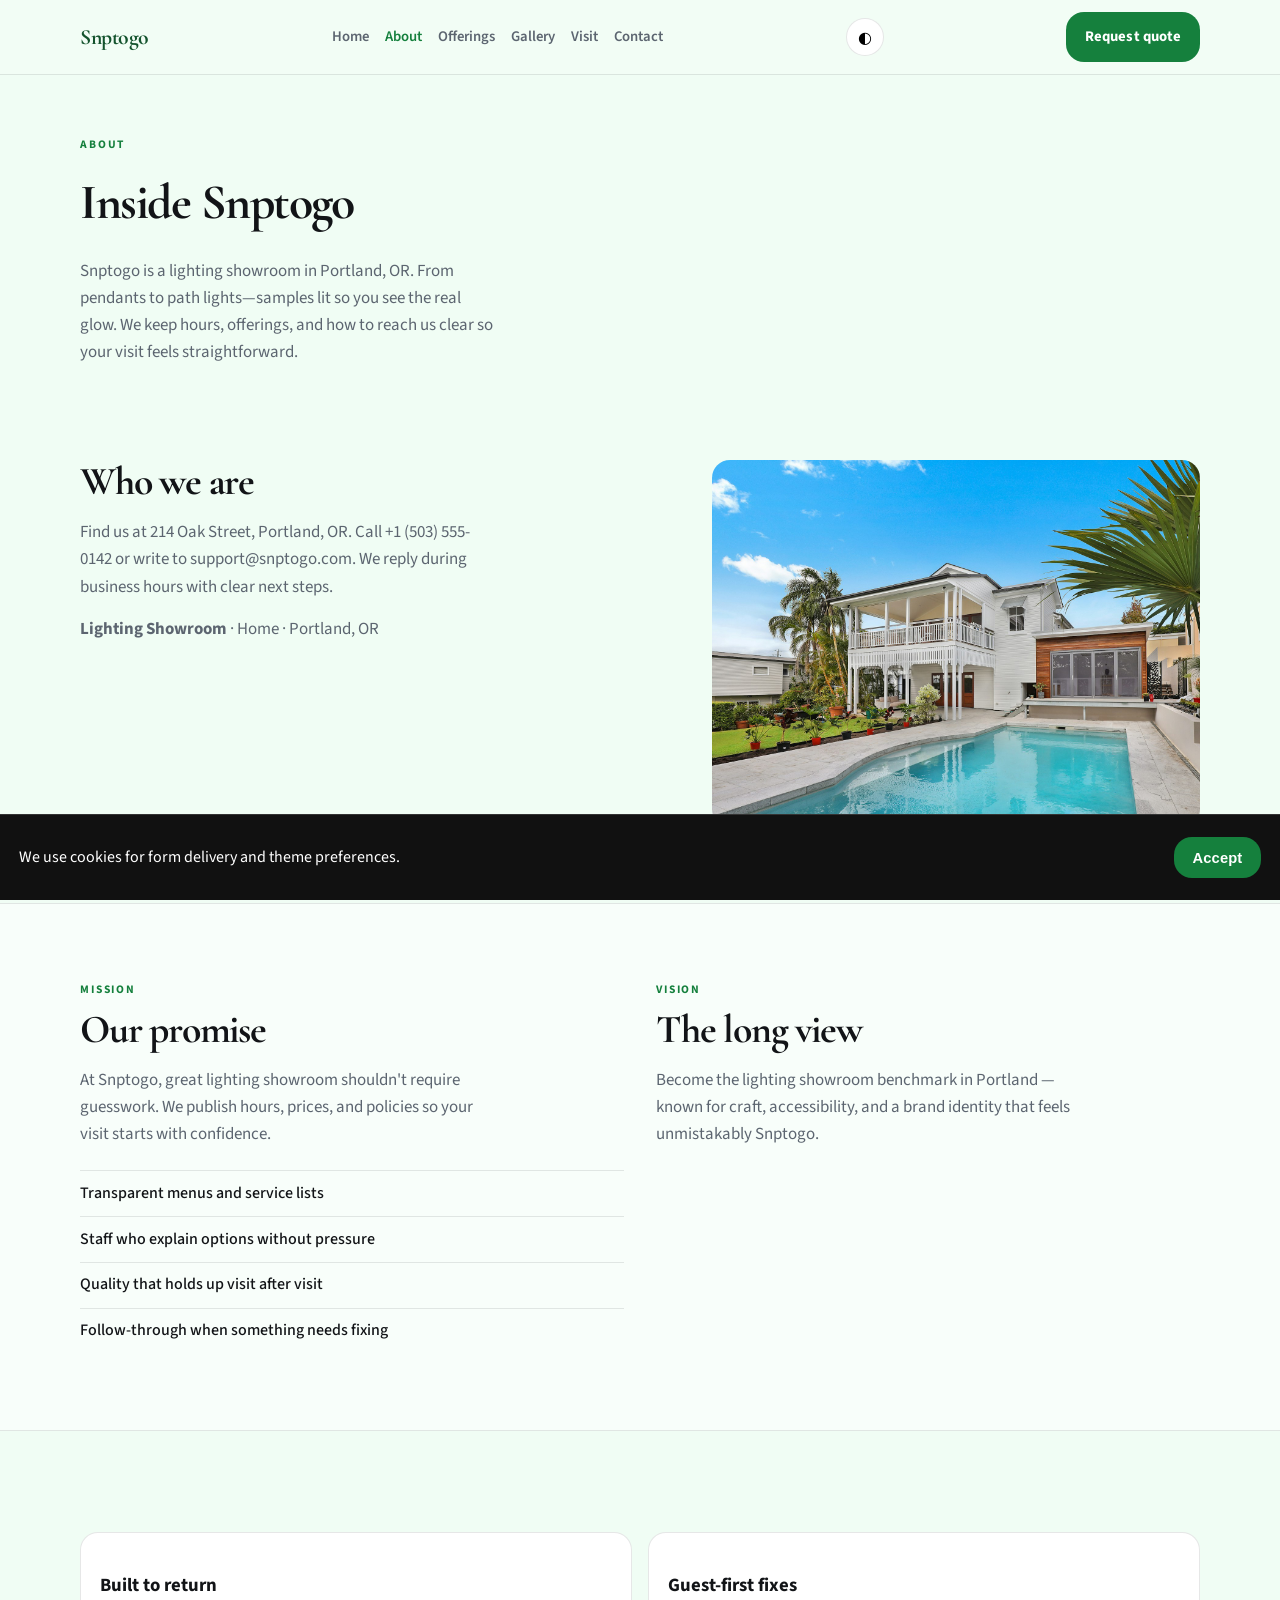
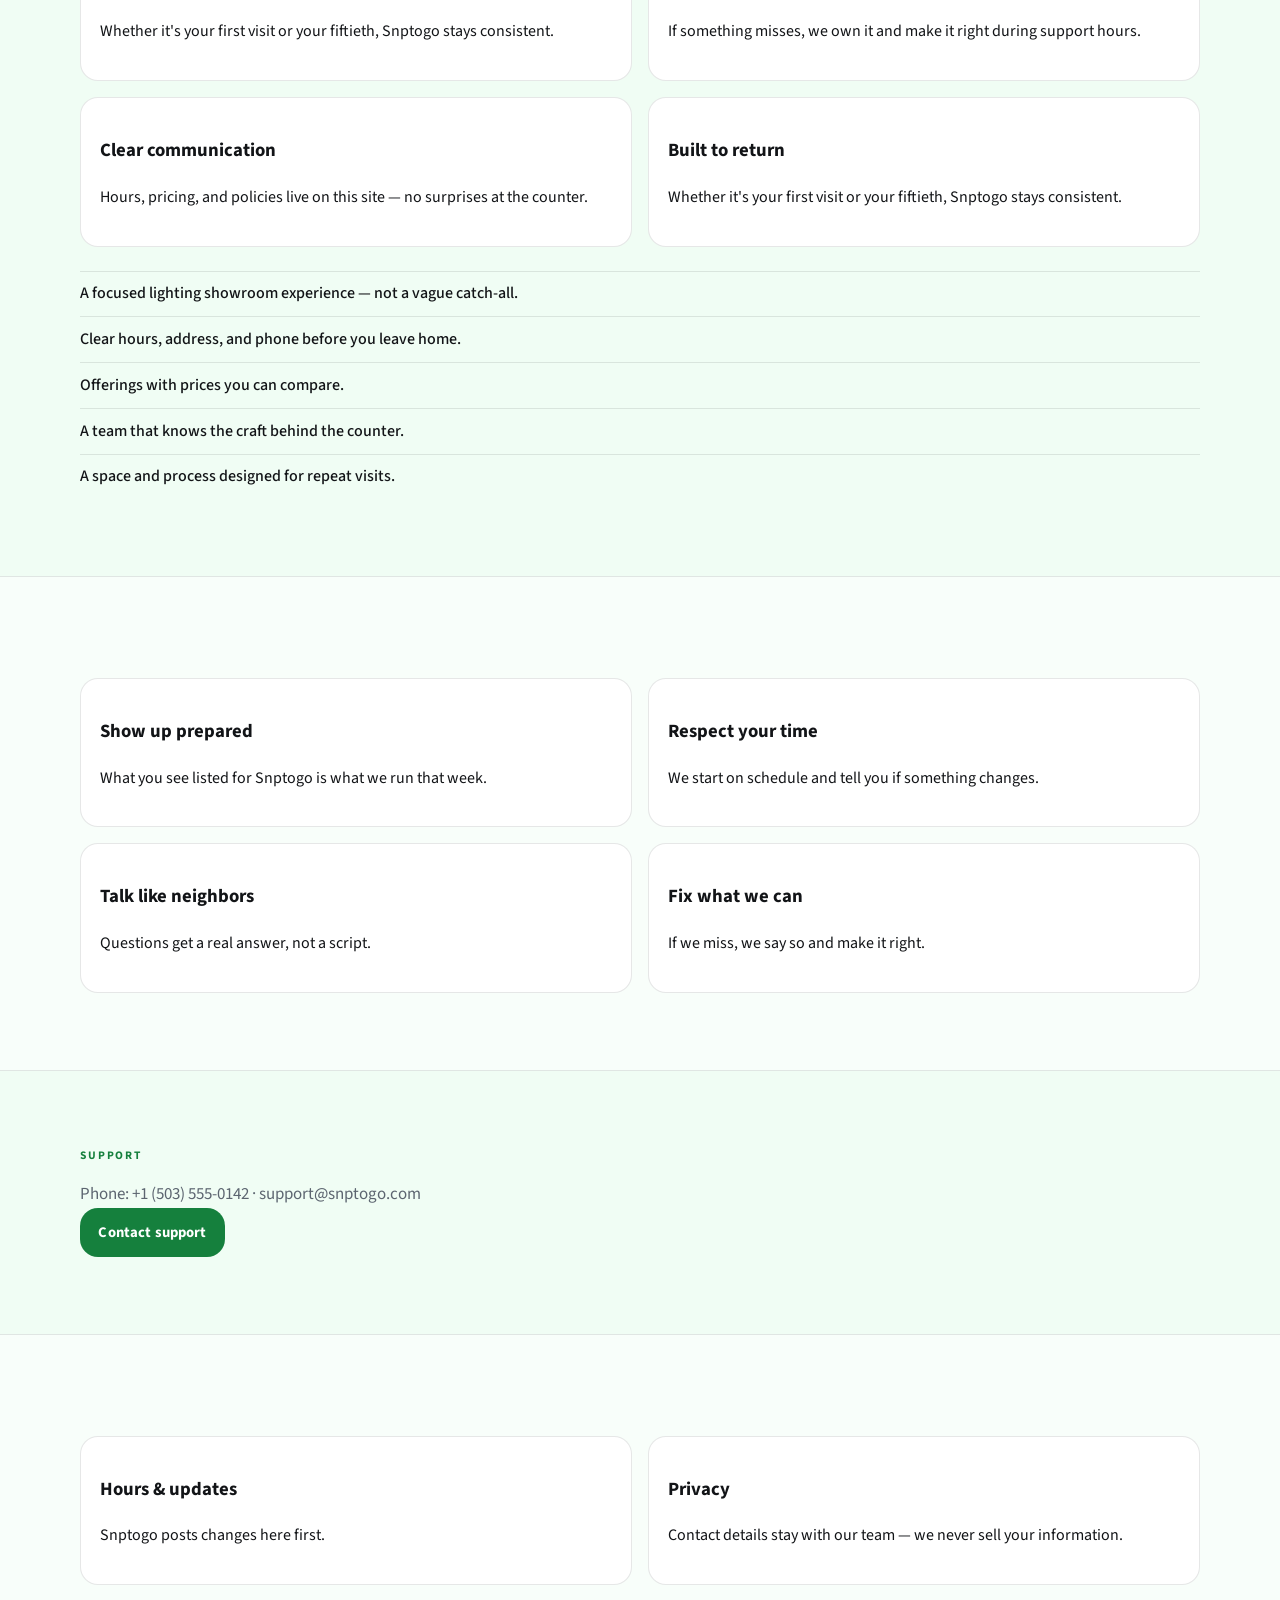
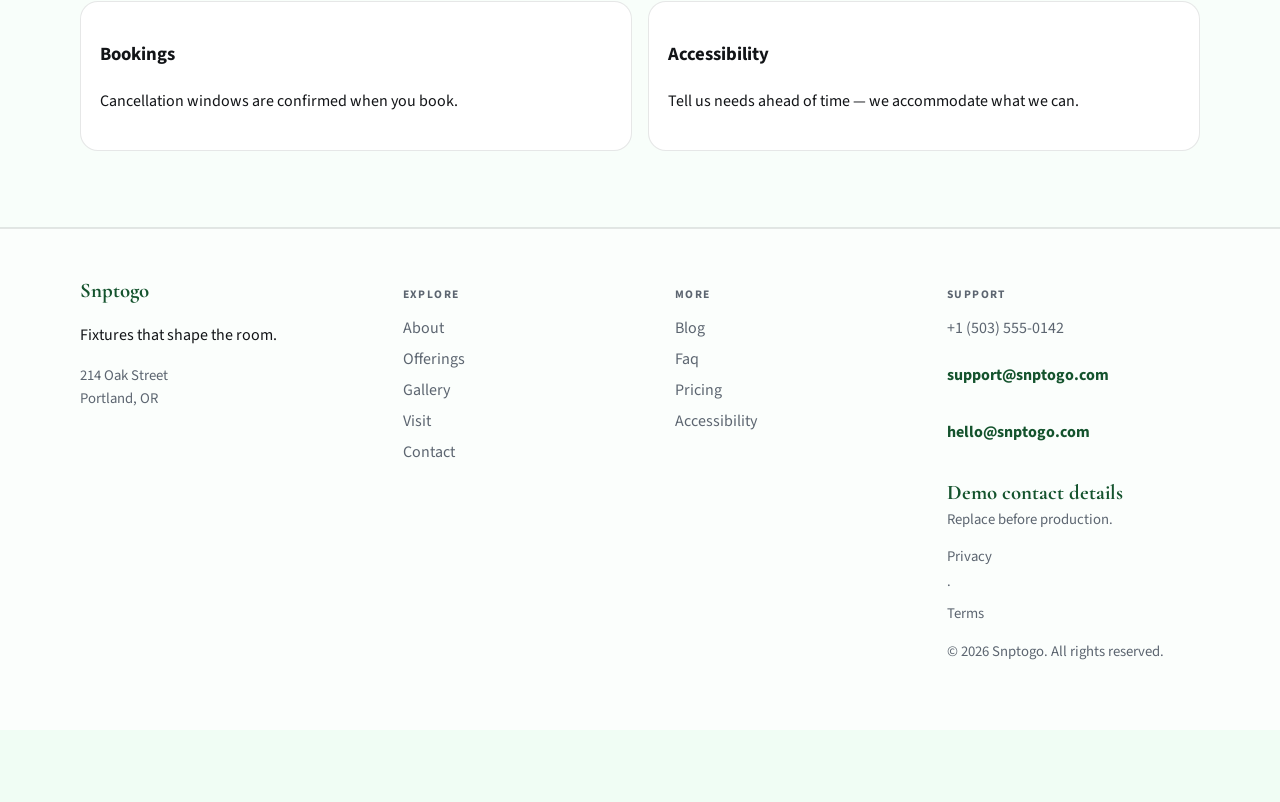
==== about.html @ 5e8ff106 "Publish company website" ====
<!DOCTYPE html>
<html lang="en">
<head>
  <meta charset="UTF-8" />
  <meta name="viewport" content="width=device-width, initial-scale=1" />
  <title>About | Snptogo</title>
  <meta name="description" content="Snptogo is a lighting showroom in Portland, OR. From pendants to path lights—samples lit so you see the real glow. We keep hours, offerings, and how t" />
  <meta property="og:title" content="About | Snptogo" />
  <meta property="og:description" content="Snptogo is a lighting showroom in Portland, OR. From pendants to path lights—samples lit so you see the real glow. We keep hours, offerings, and how t" />
  <meta property="og:type" content="website" />
  <meta name="twitter:card" content="summary_large_image" />
  <meta name="twitter:title" content="About | Snptogo" />
  <meta name="twitter:description" content="Snptogo is a lighting showroom in Portland, OR. From pendants to path lights—samples lit so you see the real glow. We keep hours, offerings, and how t" />
  <meta property="og:image" content="assets/img-1.jpg" />
  <meta name="twitter:image" content="assets/img-1.jpg" />
  <meta property="og:url" content="https://snptogo.github.io" />
  <script type="application/ld+json">{"@context": "https://schema.org", "@type": "LocalBusiness", "name": "Snptogo", "description": "Fixtures that shape the room.", "url": "https://snptogo.github.io", "image": "assets/img-1.jpg"}</script>
<script type="application/ld+json">{"@context": "https://schema.org", "@type": "FAQPage", "mainEntity": [{"@type": "Question", "name": "Where are you?", "acceptedAnswer": {"@type": "Answer", "text": "214 Oak Street, Portland, OR. See the map on Visit."}}, {"@type": "Question", "name": "How do I reach support?", "acceptedAnswer": {"@type": "Answer", "text": "Use the Contact form or email support@snptogo.com. We reply during open hours."}}, {"@type": "Question", "name": "How do I book?", "acceptedAnswer": {"@type": "Answer", "text": "Send a message on Contact, email bookings@snptogo.com, or call +1 (503) 555-0142."}}, {"@type": "Question", "name": "Are prices current?", "acceptedAnswer": {"@type": "Answer", "text": "Listed prices are current and may shift with seasons — we update this site when they do."}}, {"@type": "Question", "name": "Do you take groups?", "acceptedAnswer": {"@type": "Answer", "text": "Yes for many bookings — tell us the size and date and we'll confirm what Snptogo can host."}}, {"@type": "Question", "name": "What should I bring?", "acceptedAnswer": {"@type": "Answer", "text": "Just yourself (and any notes on allergies, sizes, or preferences). We'll handle the rest."}}, {"@type": "Question", "name": "Where can I read updates?", "acceptedAnswer": {"@type": "Answer", "text": "Blog and Journal pages publish changes before social media."}}, {"@type": "Question", "name": "How do I join the team?", "acceptedAnswer": {"@type": "Answer", "text": "Open roles are listed on Careers — we reply to every application."}}, {"@type": "Question", "name": "Is the space accessible?", "acceptedAnswer": {"@type": "Answer", "text": "See our Accessibility page for entrance, seating and restroom notes."}}, {"@type": "Question", "name": "Can I book for someone else?", "acceptedAnswer": {"@type": "Answer", "text": "Yes — include their name and preferences in the contact form."}}, {"@type": "Question", "name": "Is parking available?", "acceptedAnswer": {"@type": "Answer", "text": "See Locations for the branch closest to you in Portland."}}]}</script>
<script type="application/ld+json">{"@context": "https://schema.org", "@type": "WebSite", "name": "Snptogo", "url": "https://snptogo.github.io", "description": "Fixtures that shape the room."}</script>
  <link rel="alternate" hreflang="en" href="index.html" />
  <link rel="alternate" hreflang="x-default" href="index.html" />
  <meta name="theme-color" content="#111111" />
  <link rel="preconnect" href="https://fonts.googleapis.com" />
  <link rel="preconnect" href="https://fonts.gstatic.com" crossorigin />
  <link href="https://fonts.googleapis.com/css2?family=Cormorant+Garamond:wght@600;700&family=Source+Sans+3:wght@400;500;600;700&display=swap" rel="stylesheet" />
  <link rel="stylesheet" href="styles.css" />
  <link rel="icon" href="favicon.svg" type="image/svg+xml" />
</head>
<body>

  <header class="top">
    <div class="shell bar">
      <a class="logo" href="index.html">Snptogo</a>
      <button class="nav-toggle" type="button" aria-label="Open menu" data-nav-toggle>
        <span></span><span></span><span></span>
      </button>
      <nav data-nav><a href="index.html">Home</a><a href="about.html" class="on">About</a><a href="offerings.html">Offerings</a><a href="gallery.html">Gallery</a><a href="visit.html">Visit</a><a href="contact.html">Contact</a></nav>
      <button type="button" class="theme-toggle" data-theme-toggle aria-label="Toggle dark mode">◐</button>
      <a class="cta" href="contact.html" data-open-book>Request quote</a>
    </div>
  </header>  <main class="page">
    <section class="page-hero"><div class="shell">
      <p class="eyebrow">About</p>
      <h1>Inside Snptogo</h1>
      <p class="lead">Snptogo is a lighting showroom in Portland, OR. From pendants to path lights—samples lit so you see the real glow. We keep hours, offerings, and how to reach us clear so your visit feels straightforward.</p>
    </div></section>
    <section class="block"><div class="shell split">
      <div><h2>Who we are</h2><p class="lead">Find us at 214 Oak Street, Portland, OR. Call +1 (503) 555-0142 or write to support@snptogo.com. We reply during business hours with clear next steps.</p>
      <p class="lead"><strong>Lighting Showroom</strong> · Home · Portland, OR</p></div>
      <img class="solo" src="assets/img-4.jpg" alt="Snptogo" />
    </div></section>
    <section class="block tint"><div class="shell two-col">
      <article><p class="eyebrow">Mission</p><h2>Our promise</h2><p class="lead">At Snptogo, great lighting showroom shouldn't require guesswork. We publish hours, prices, and policies so your visit starts with confidence.</p>
      <ul class="checks"><li>Transparent menus and service lists</li><li>Staff who explain options without pressure</li><li>Quality that holds up visit after visit</li><li>Follow-through when something needs fixing</li></ul></article>
      <article><p class="eyebrow">Vision</p><h2>The long view</h2><p class="lead">Become the lighting showroom benchmark in Portland — known for craft, accessibility, and a brand identity that feels unmistakably Snptogo.</p></article>
    </div></section>
    <section class="block"><div class="shell"><div class="value-grid"><article><h3>Built to return</h3><p>Whether it&#x27;s your first visit or your fiftieth, Snptogo stays consistent.</p></article>
<article><h3>Guest-first fixes</h3><p>If something misses, we own it and make it right during support hours.</p></article>
<article><h3>Clear communication</h3><p>Hours, pricing, and policies live on this site — no surprises at the counter.</p></article>
<article><h3>Built to return</h3><p>Whether it&#x27;s your first visit or your fiftieth, Snptogo stays consistent.</p></article></div><ul class="checks" style="margin-top:1.5rem"><li>A focused lighting showroom experience — not a vague catch-all.</li>
<li>Clear hours, address, and phone before you leave home.</li>
<li>Offerings with prices you can compare.</li>
<li>A team that knows the craft behind the counter.</li>
<li>A space and process designed for repeat visits.</li></ul></div></section>
    <section class="block tint"><div class="shell"><div class="value-grid"><article><h3>Show up prepared</h3><p>What you see listed for Snptogo is what we run that week.</p></article>
<article><h3>Respect your time</h3><p>We start on schedule and tell you if something changes.</p></article>
<article><h3>Talk like neighbors</h3><p>Questions get a real answer, not a script.</p></article>
<article><h3>Fix what we can</h3><p>If we miss, we say so and make it right.</p></article></div></div></section>
    
    <section class="block"><div class="shell"><p class="eyebrow">Support</p><p class="lead">Phone: +1 (503) 555-0142 · support@snptogo.com</p>
    <a class="btn solid" href="contact.html">Contact support</a></div></section>
    <section class="block tint"><div class="shell"><div class="value-grid"><article><h3>Hours & updates</h3><p>Snptogo posts changes here first.</p></article>
<article><h3>Privacy</h3><p>Contact details stay with our team — we never sell your information.</p></article>
<article><h3>Bookings</h3><p>Cancellation windows are confirmed when you book.</p></article>
<article><h3>Accessibility</h3><p>Tell us needs ahead of time — we accommodate what we can.</p></article></div></div></section>
  </main>
  <footer class="foot">
    <div class="shell foot-grid">
      <div>
        <strong>Snptogo</strong>
        <p>Fixtures that shape the room.</p>
        <p class="foot-meta">214 Oak Street<br/>Portland, OR</p>
      </div>
      <div>
        <p class="fh">Explore</p>
        <a href="about.html">About</a><a href="offerings.html">Offerings</a><a href="gallery.html">Gallery</a><a href="visit.html">Visit</a><a href="contact.html">Contact</a>
      </div>
      <div>
        <p class="fh">More</p>
        <a href="blog.html">Blog</a><a href="faq.html">Faq</a><a href="pricing.html">Pricing</a><a href="accessibility.html">Accessibility</a>
      </div>
      <div>
        <p class="fh">Support</p>
        <a href="tel:+15035550142">+1 (503) 555-0142</a>
        <p class="mail-plain">support@snptogo.com</p>
        <p class="mail-plain">hello@snptogo.com</p>
        
        <p class="foot-meta"><strong>Demo contact details</strong><br/>Replace before production.</p>
        <p class="foot-meta"><a href="privacy.html">Privacy</a> · <a href="terms.html">Terms</a></p>
        <p class="foot-meta">© 2026 Snptogo. All rights reserved.</p>
      </div>
    </div>
  </footer>
  <div class="cookie-bar" data-cookie-bar hidden>
    <p>We use cookies for form delivery and theme preferences.</p>
    <button type="button" class="btn solid" data-cookie-accept>Accept</button>
  </div>
  <div class="mobile-cta">
    <a href="tel:+15035550142">Call</a>
    <button type="button" data-open-book>Request quote</button>
    <a href="visit.html">Map</a>
  </div>
  <div class="toast" data-toast hidden></div>

  <div class="modal" data-book-modal hidden>
    <div class="modal-card">
      <button class="modal-close" type="button" data-close-book aria-label="Close">×</button>
      <p class="eyebrow">Quick request</p>
      <h3>Contact Snptogo</h3>
      <p class="lead">Send the essentials and we will reply by email.</p>
      <form class="contact-form compact" data-quick-book data-support="support@snptogo.com">
        <label>Name<input name="name" required placeholder="Your name" /></label>
        <label>Email<input type="email" name="email" required placeholder="you@email.com" /></label>
        <label>Timing<input name="when" required placeholder="Preferred date or timeline" /></label>
        <label>Notes<textarea name="message" rows="3" placeholder="Project, product, service or other details…"></textarea></label>
        <button class="btn solid" type="submit">Request quote</button>
      </form>
    </div>
  </div>

  <div class="lightbox" data-lightbox hidden>
    <button class="modal-close" type="button" data-lightbox-close aria-label="Close">×</button>
    <img data-lightbox-img alt="" />
    <div class="lightbox-nav">
      <button type="button" data-lightbox-prev>‹</button>
      <button type="button" data-lightbox-next>›</button>
    </div>
  </div>
  <script src="site.js"></script>
</body></html>
---- styles.css ----
:root {
  --ink:#121417; --muted:#5c6570; --paper:#f0fdf4;
  --accent:#15803d; --deep:#14532d; --line:rgba(18,20,23,.10);
  --display:"Cormorant Garamond",Georgia,"Times New Roman",serif;
  --body:"Source Sans 3","Segoe UI",sans-serif; --shell:1120px;
  --radius:18px;
}
*{box-sizing:border-box} html{scroll-behavior:smooth}
body{margin:0;font-family:var(--body);color:var(--ink);background:var(--paper);line-height:1.6;padding-bottom:72px;-webkit-font-smoothing:antialiased}
a{color:inherit;text-decoration:none} img{max-width:100%;display:block}
.shell{width:min(var(--shell),calc(100% - 2.4rem));margin-inline:auto}
.sr{position:absolute;left:-9999px}
.mail-plain{display:inline-block;font-weight:700;color:var(--deep);word-break:break-all}
.support-banner{padding:1.25rem 1.35rem;margin:0 0 1.5rem;border:1px solid var(--line);border-left:4px solid var(--accent);background:#fff;border-radius:var(--radius)}
.support-mail{margin:.35rem 0 .5rem;font-family:var(--display);font-size:clamp(1.4rem,3vw,2rem);font-weight:700;color:var(--deep)}
.form-success{margin-top:1.2rem;padding:1.4rem;border:1px solid color-mix(in srgb,var(--accent) 35%,var(--line));background:#fff;border-radius:var(--radius)}
.form-success h3{margin:0 0 .5rem;font-family:var(--display);font-size:1.6rem}
.form-success[hidden],.contact-form[hidden]{display:none !important}
.contact-form select{width:100%;padding:.85rem 1rem;border:1px solid var(--line);border-radius:8px;font:inherit;background:#fff}
.top{position:sticky;top:0;z-index:40;backdrop-filter:blur(14px);background:color-mix(in srgb,var(--paper) 90%,white);border-bottom:1px solid var(--line)}
.bar{min-height:74px;display:flex;align-items:center;justify-content:space-between;gap:1rem;position:relative}
.logo{font-family:var(--display);font-weight:700;font-size:1.35rem;color:var(--deep);letter-spacing:-.02em}
nav{display:flex;flex-wrap:wrap;gap:1rem;font-weight:600;font-size:.92rem;color:var(--muted)}
nav a.on,nav a:hover{color:var(--accent)}
.nav-toggle{display:none;flex-direction:column;gap:5px;background:transparent;border:0;padding:.4rem;cursor:pointer}
.nav-toggle span{display:block;width:22px;height:2px;background:var(--deep)}
.cta,.btn{display:inline-flex;align-items:center;justify-content:center;padding:.8rem 1.15rem;border-radius:var(--radius);font-weight:700;font-size:.92rem;border:0;cursor:pointer;letter-spacing:.01em}
.cta,.btn.solid{background:var(--accent);color:#fff}
.btn.line{border:1px solid rgba(255,255,255,.55);color:#fff;background:transparent}
.btn.quiet{border:1px solid var(--line);background:#fff;color:var(--ink)}
.hero{position:relative;min-height:85vh;display:grid;align-items:end;color:#fff;overflow:hidden}
.hero-bg{position:absolute;inset:0;background-size:cover;background-position:center center;background-repeat:no-repeat}
.hero-shade{position:absolute;inset:0;background:linear-gradient(115deg,rgba(10,12,16,.72),rgba(10,12,16,.18))}
.hero-photo img{width:100%;aspect-ratio:16/9;object-fit:cover;object-position:center;display:block;max-height:min(78vh,900px)}
.hero-copy{position:relative;z-index:2;padding:5rem 0 3.8rem;max-width:720px}
.brand{margin:0 0 .75rem;font-family:var(--display);font-size:clamp(1.85rem,3.6vw,2.7rem);font-weight:700}
.hero h1,.page-hero h1{margin:0;font-family:var(--display);letter-spacing:-.03em;font-weight:700}
.hero h1{font-size:clamp(2.15rem,5.2vw,3.55rem);max-width:15ch;line-height:1.05}
.lede{margin:1.15rem 0 0;max-width:42ch;color:rgba(255,255,255,.9);font-size:1.08rem}
.actions{display:flex;flex-wrap:wrap;gap:.75rem;margin-top:1.7rem}
.promo{display:flex;justify-content:space-between;gap:1rem;align-items:center;margin:1.35rem auto;padding:1.05rem 1.25rem;background:#fff;border:1px solid var(--line);border-radius:var(--radius);box-shadow:0 8px 28px rgba(18,20,23,.04)}
.promo p{margin:0;font-weight:600}
.promo a{font-weight:800;color:var(--accent);white-space:nowrap}
.strip{border-bottom:1px solid var(--line);background:rgba(255,255,255,.5)}
.strip-row{display:flex;flex-wrap:wrap;gap:.8rem 1.5rem;padding:1.05rem 0;font-weight:700;color:var(--deep);font-size:.95rem}
.stats-band{border-bottom:1px solid var(--line);background:rgba(255,255,255,.72)}
.stats-row{display:grid;grid-template-columns:repeat(4,1fr);gap:1rem;padding:1.55rem 0}
.stat b{display:block;font-family:var(--display);font-size:1.65rem;color:var(--deep)}
.stat span{display:block;margin-top:.25rem;color:var(--muted);font-size:.88rem}
.mosaic{display:grid;grid-template-columns:1.2fr 1fr 1fr;gap:.85rem}
.mosaic img{width:100%;aspect-ratio:4/3;object-fit:cover;object-position:center;border-radius:var(--radius);display:block}
.block{padding:4.8rem 0}.block.tint{background:rgba(255,255,255,.58);border-block:1px solid var(--line)}
.eyebrow{margin:0 0 .55rem;font-size:.72rem;font-weight:700;letter-spacing:.16em;text-transform:uppercase;color:var(--accent)}
h2{margin:0;font-family:var(--display);font-size:clamp(1.85rem,3.1vw,2.55rem);letter-spacing:-.03em;max-width:18ch;line-height:1.1}
.lead{margin:.95rem 0 0;color:var(--muted);max-width:52ch;font-size:1.06rem}
.split{display:grid;grid-template-columns:1.1fr .9fr;gap:2.2rem;align-items:start}
.amenity-grid,.contact-grid,.newsletter{display:grid;grid-template-columns:1.1fr .9fr;gap:2.2rem;align-items:start}
.checks,.why,.hours{margin:1.35rem 0 0;padding:0;list-style:none}
.checks li,.why li,.hours li{padding:.6rem 0;border-top:1px solid var(--line);font-weight:500}
.hours-card,.card{background:#fff;border:1px solid var(--line);border-radius:var(--radius);padding:1.4rem;box-shadow:0 10px 30px rgba(18,20,23,.035)}
.card-actions{display:flex;flex-wrap:wrap;gap:.6rem;margin-top:1rem}
.stack-card p{margin:0 0 1rem}
.about-photos{display:grid;gap:.85rem}
.about-photos img,.solo{width:100%;aspect-ratio:4/3;object-fit:cover;object-position:center;border-radius:var(--radius)}
.solo.wide{aspect-ratio:16/9;margin-top:1rem}
.menu-grid{margin-top:2rem;display:grid;grid-template-columns:repeat(3,1fr);gap:1rem}
.menu-list{margin-top:1.5rem;display:grid;gap:.85rem}
.menu-list .item{padding:1.1rem 1.2rem}
.item{background:#fff;border:1px solid var(--line);border-radius:var(--radius);padding:1.2rem;position:relative;box-shadow:0 8px 24px rgba(18,20,23,.03)}
.item.soft{background:color-mix(in srgb,var(--paper) 70%,white)}
.item-top{display:flex;justify-content:space-between;gap:.5rem;align-items:baseline}
.item h3{margin:0 0 .35rem;font-family:var(--display);font-size:1.25rem}
.item p{margin:0;color:var(--muted)}
.item .tag{margin-top:.7rem;font-size:.72rem;font-weight:800;letter-spacing:.1em;text-transform:uppercase;color:var(--accent)}
.price{font-weight:700;color:var(--accent);white-space:nowrap}
.process{list-style:none;margin:2rem 0 0;padding:0;display:grid;gap:1rem}
.process li{display:grid;grid-template-columns:64px 1fr;gap:1rem;padding:1rem 0;border-top:1px solid var(--line)}
.process span{font-family:var(--display);font-size:1.5rem;color:var(--accent)}
.quotes{display:grid;grid-template-columns:repeat(3,1fr);gap:1rem;margin-top:1.5rem}
blockquote{margin:0;padding:1.3rem;background:#fff;border:1px solid var(--line);border-radius:var(--radius)}
blockquote p{margin:0;font-family:var(--display);font-size:1.25rem;line-height:1.25}
blockquote footer{margin-top:.85rem;color:var(--muted);font-size:.9rem}
.value-grid,.team-grid{display:grid;grid-template-columns:repeat(2,1fr);gap:1rem;margin-top:1.5rem}
.two-col{display:grid;grid-template-columns:1fr 1fr;gap:2rem;align-items:start}
.value-grid article,.person,.team-card{background:#fff;border:1px solid var(--line);border-radius:var(--radius);padding:1.2rem;overflow:hidden}
.team-card img{width:100%;aspect-ratio:1;object-fit:cover;object-position:center top;border-radius:calc(var(--radius) - 4px);margin:0 0 .85rem;display:block}
.team-card h3{margin:0 0 .25rem;font-family:var(--display);font-size:1.2rem}
.team-card .eyebrow{margin:0 0 .5rem}
.team-card p:last-child{margin:0;color:var(--muted);line-height:1.55}
.person .role{color:var(--accent);font-weight:700;margin:.2rem 0 .5rem}
img{max-width:100%;height:auto;display:block}
picture,figure{margin:0}
.faq details{border-top:1px solid var(--line);padding:1rem 0}
.faq summary{cursor:pointer;font-weight:700}
.faq p{margin:.6rem 0 0;color:var(--muted)}
.page-hero{padding:3.8rem 0 1.1rem}
.page-hero h1{font-size:clamp(2.1rem,4vw,3.1rem);max-width:16ch}
.page .lead{color:var(--muted)}
.gallery-rich{display:grid;grid-template-columns:repeat(2,1fr);gap:1rem}
.gallery-rich figure{margin:0}
.gallery-rich img{width:100%;aspect-ratio:4/3;object-fit:cover;object-position:center;border-radius:var(--radius)}
.gallery-rich figcaption{margin-top:.45rem;color:var(--muted);font-size:.88rem}
.visit-grid{display:grid;grid-template-columns:.85fr 1.15fr;gap:1.6rem}
.map-wrap{margin-top:1rem;border-radius:var(--radius);overflow:hidden;border:1px solid var(--line);background:#fff}
.map-wrap iframe{width:100%;height:320px;border:0;display:block}
.map-note{margin:.55rem 1rem 1rem;font-size:.9rem}
.map-note a{color:var(--accent);font-weight:700}
.contact-form,.news-form{display:grid;gap:.9rem;margin-top:1rem}
.contact-form label{display:grid;gap:.35rem;font-weight:700;font-size:.9rem}
.contact-form input,.contact-form textarea,.news-form input{width:100%;padding:.9rem 1rem;border:1px solid var(--line);border-radius:8px;font:inherit;background:#fff}
.contact-form input:focus,.contact-form textarea:focus,.contact-form select:focus,.news-form input:focus{outline:2px solid color-mix(in srgb,var(--accent) 45%,white);border-color:var(--accent)}
.news-form{grid-template-columns:1fr auto;align-items:center}
.form-note{margin:0;color:var(--muted);font-size:.88rem}
.cta-band{padding:4rem 0;background:var(--deep);color:#fff}
.cta-band h2{color:#fff;max-width:16ch}
.cta-band p{color:rgba(255,255,255,.86);max-width:46ch}
.center-cta{text-align:center;margin-top:2rem}
.textlink{display:inline-block;margin-top:1rem;font-weight:700;color:var(--accent)}
.foot{border-top:1px solid var(--line);padding:2.8rem 0 3.2rem;background:rgba(255,255,255,.72)}
.foot-grid{display:grid;grid-template-columns:1.2fr 1fr 1fr 1fr;gap:1.2rem}
.fh{font-size:.72rem;font-weight:700;letter-spacing:.12em;text-transform:uppercase;color:var(--muted)}
.foot a{display:block;margin:.35rem 0;color:var(--muted)}
.foot a:hover{color:var(--accent)}
.foot strong{font-family:var(--display);font-size:1.3rem;color:var(--deep)}
.foot-meta{color:var(--muted);font-size:.92rem;line-height:1.55}
.mobile-cta{display:none;position:fixed;left:0;right:0;bottom:0;z-index:50;background:#fff;border-top:1px solid var(--line);grid-template-columns:1fr 1fr 1fr}
.mobile-cta a,.mobile-cta button{text-align:center;padding:.95rem .4rem;font-weight:800;font-size:.85rem;color:var(--deep);background:transparent;border:0;font-family:inherit;cursor:pointer}
.mobile-cta a:nth-child(2),.mobile-cta button:nth-child(2){background:var(--accent);color:#fff}
.toast{position:fixed;left:50%;bottom:5.5rem;transform:translateX(-50%);background:var(--deep);color:#fff;padding:.9rem 1.2rem;border-radius:999px;font-weight:700;z-index:80;box-shadow:0 12px 32px rgba(0,0,0,.22)}
.btn.mini{padding:.45rem .7rem;font-size:.78rem}
.item-actions{display:flex;flex-wrap:wrap;gap:.45rem;margin-top:.9rem}
.offer-tools{margin-bottom:1rem}
.offer-tools input{width:min(420px,100%);padding:.85rem 1rem;border:1px solid var(--line);border-radius:8px;font:inherit;background:#fff}
.saved-tray{margin:1rem 0;padding:1rem;border:1px dashed var(--line);background:#fff;border-radius:var(--radius)}
.saved-tray ul{margin:.5rem 0 1rem;padding-left:1.1rem}
.open-badge{display:inline-flex;align-items:center;gap:.35rem;padding:.35rem .65rem;border-radius:999px;font-size:.75rem;font-weight:800;letter-spacing:.04em;text-transform:uppercase;background:#ecfdf5;color:#166534;border:1px solid #86efac}
.open-badge.closed{background:#fef2f2;color:#991b1b;border-color:#fecaca}
.open-badge.unknown{background:#f8fafc;color:#475569;border-color:#cbd5e1}
.text-cta{border:0;background:transparent;color:var(--accent);font-weight:800;cursor:pointer;font:inherit;padding:0}
.copy-btn{margin-left:.45rem;border:1px solid var(--line);background:#fff;border-radius:6px;padding:.2rem .45rem;font-size:.72rem;font-weight:700;cursor:pointer}
.gal-btn{display:block;width:100%;padding:0;border:0;background:transparent;cursor:zoom-in}
.gal-btn img{width:100%;aspect-ratio:4/3;object-fit:cover;object-position:center;border-radius:var(--radius)}
.modal,.lightbox{position:fixed;inset:0;z-index:90;background:rgba(10,12,16,.72);display:grid;place-items:center;padding:1rem}
.modal[hidden],.lightbox[hidden]{display:none !important}
.modal-card{width:min(480px,100%);background:var(--paper);border-radius:14px;padding:1.4rem 1.4rem 1.2rem;position:relative;border:1px solid var(--line);box-shadow:0 24px 60px rgba(0,0,0,.28)}
.modal-card h3{margin:.2rem 0 .4rem;font-family:var(--display);font-size:1.7rem}
.modal-close{position:absolute;top:.55rem;right:.7rem;border:0;background:transparent;font-size:1.6rem;cursor:pointer;line-height:1;color:var(--muted)}
.contact-form.compact{margin-top:.8rem}
.lightbox img{max-width:min(960px,92vw);max-height:82vh;object-fit:contain;border-radius:10px;background:#000}
.lightbox-nav{position:absolute;bottom:1.2rem;display:flex;gap:.6rem}
.lightbox-nav button{border:0;background:#fff;color:#111;width:44px;height:44px;border-radius:50%;font-size:1.4rem;cursor:pointer}
.item.is-saved{outline:2px solid color-mix(in srgb,var(--accent) 55%,white)}
.item.is-hidden{display:none}
@media(max-width:900px){
  .nav-toggle{display:flex}
  nav{display:none;position:absolute;top:74px;left:0;right:0;background:var(--paper);border-bottom:1px solid var(--line);padding:1rem;flex-direction:column;gap:.9rem}
  nav.open{display:flex}
  .cta{display:none}
  .split,.menu-grid,.quotes,.value-grid,.team-grid,.gallery-rich,.visit-grid,.foot-grid,.amenity-grid,.contact-grid,.newsletter,.news-form,.stats-row,.mosaic,.two-col{grid-template-columns:1fr}
  .mobile-cta{display:grid}
  .promo{flex-direction:column;align-items:flex-start}
}

.promo{background:#dcfce7;border-color:#86efac}
.item.soft{background:#ecfdf5}


.hero.band-hero{min-height:68vh}
.hero.band-hero .hero-copy{max-width:920px}
.hero.band-hero h1{max-width:20ch}
.mosaic.bento{grid-template-columns:repeat(4,1fr);grid-template-rows:repeat(2,200px)}
.mosaic.bento img{height:100%}
.mosaic.bento img:nth-child(1){grid-column:span 2;grid-row:span 2}
.gallery-bento{display:grid;grid-template-columns:repeat(12,1fr);gap:.75rem}
.gallery-bento figure{margin:0}
.gallery-bento img{width:100%;height:220px;object-fit:cover;border-radius:var(--radius)}
.gallery-bento figure:nth-child(1){grid-column:span 7}
.gallery-bento figure:nth-child(2){grid-column:span 5}
.gallery-bento figure:nth-child(3){grid-column:span 4}
.gallery-bento figure:nth-child(4){grid-column:span 4}
.gallery-bento figure:nth-child(5){grid-column:span 4}
.gallery-bento figure:nth-child(6){grid-column:span 6}
.gallery-bento figure:nth-child(7){grid-column:span 6}

.prose-block .lead.wide{max-width:62ch}
.journal-card,.journal-entry{background:#fff;border:1px solid var(--line);border-radius:var(--radius);padding:1.2rem}
.journal-stack{display:grid;gap:1rem}
.compare-table{width:100%;border-collapse:collapse;margin-top:1rem}
.compare-table th,.compare-table td{border-top:1px solid var(--line);padding:.75rem;text-align:left}
.compare-table th{font-size:.72rem;letter-spacing:.12em;text-transform:uppercase;color:var(--muted)}
.gallery-hero{min-height:46vh;display:grid;align-items:end;color:#fff;background-size:cover;background-position:center;position:relative}
.gallery-hero::before{content:"";position:absolute;inset:0;background:linear-gradient(180deg,rgba(0,0,0,.15),rgba(0,0,0,.65))}
.gallery-hero .shell{position:relative;z-index:1;padding:3rem 0}
.page-hero.wide-hero h1{max-width:24ch}
.mosaic.teaser{grid-template-columns:repeat(3,1fr);max-height:420px;overflow:hidden}
.reveal{opacity:0;transform:translateY(14px);transition:opacity .5s ease,transform .5s ease}
.reveal.is-visible{opacity:1;transform:none}
.theme-toggle{border:1px solid var(--line);background:#fff;border-radius:999px;width:38px;height:38px;cursor:pointer;font-size:1rem}
body.theme-dark{--paper:#0e1114;--ink:#eef2f6;--muted:#9aa8b6;--line:rgba(255,255,255,.12)}
body.theme-dark .block.tint{background:rgba(255,255,255,.04)}
.cookie-bar{position:fixed;bottom:0;left:0;right:0;z-index:60;display:flex;align-items:center;justify-content:space-between;gap:1rem;padding:.85rem 1.2rem;background:#111;color:#fff;border-top:1px solid #333}
.cookie-bar[hidden]{display:none !important}
.insta-grid{display:grid;grid-template-columns:repeat(3,1fr);gap:.65rem}
.insta-cell{position:relative;overflow:hidden;border-radius:var(--radius)}
.insta-cell img{aspect-ratio:1;object-fit:cover;object-position:center;width:100%;display:block}
.insta-cell figcaption{position:absolute;inset:auto 0 0 0;padding:.5rem;font-size:.72rem;background:linear-gradient(transparent,rgba(0,0,0,.75));color:#fff}
.video-wrap{position:relative;padding-top:56.25%;border-radius:var(--radius);overflow:hidden}
.video-wrap iframe{position:absolute;inset:0;width:100%;height:100%;border:0}
.ba-slider{position:relative}
.ba-panels{display:grid;grid-template-columns:1fr 1fr;gap:1rem}
.ba-after{clip-path:inset(0 50% 0 0)}
.faq-page details{border:1px solid var(--line);border-radius:var(--radius);padding:.85rem 1rem;margin-bottom:.65rem;background:#fff}
.faq-page summary{cursor:pointer;font-weight:700}
.chat-slot{border:1px dashed var(--line);padding:1rem;border-radius:var(--radius);margin:1rem 0}
.theme-toggle{flex-shrink:0}
.bar{flex-wrap:wrap}
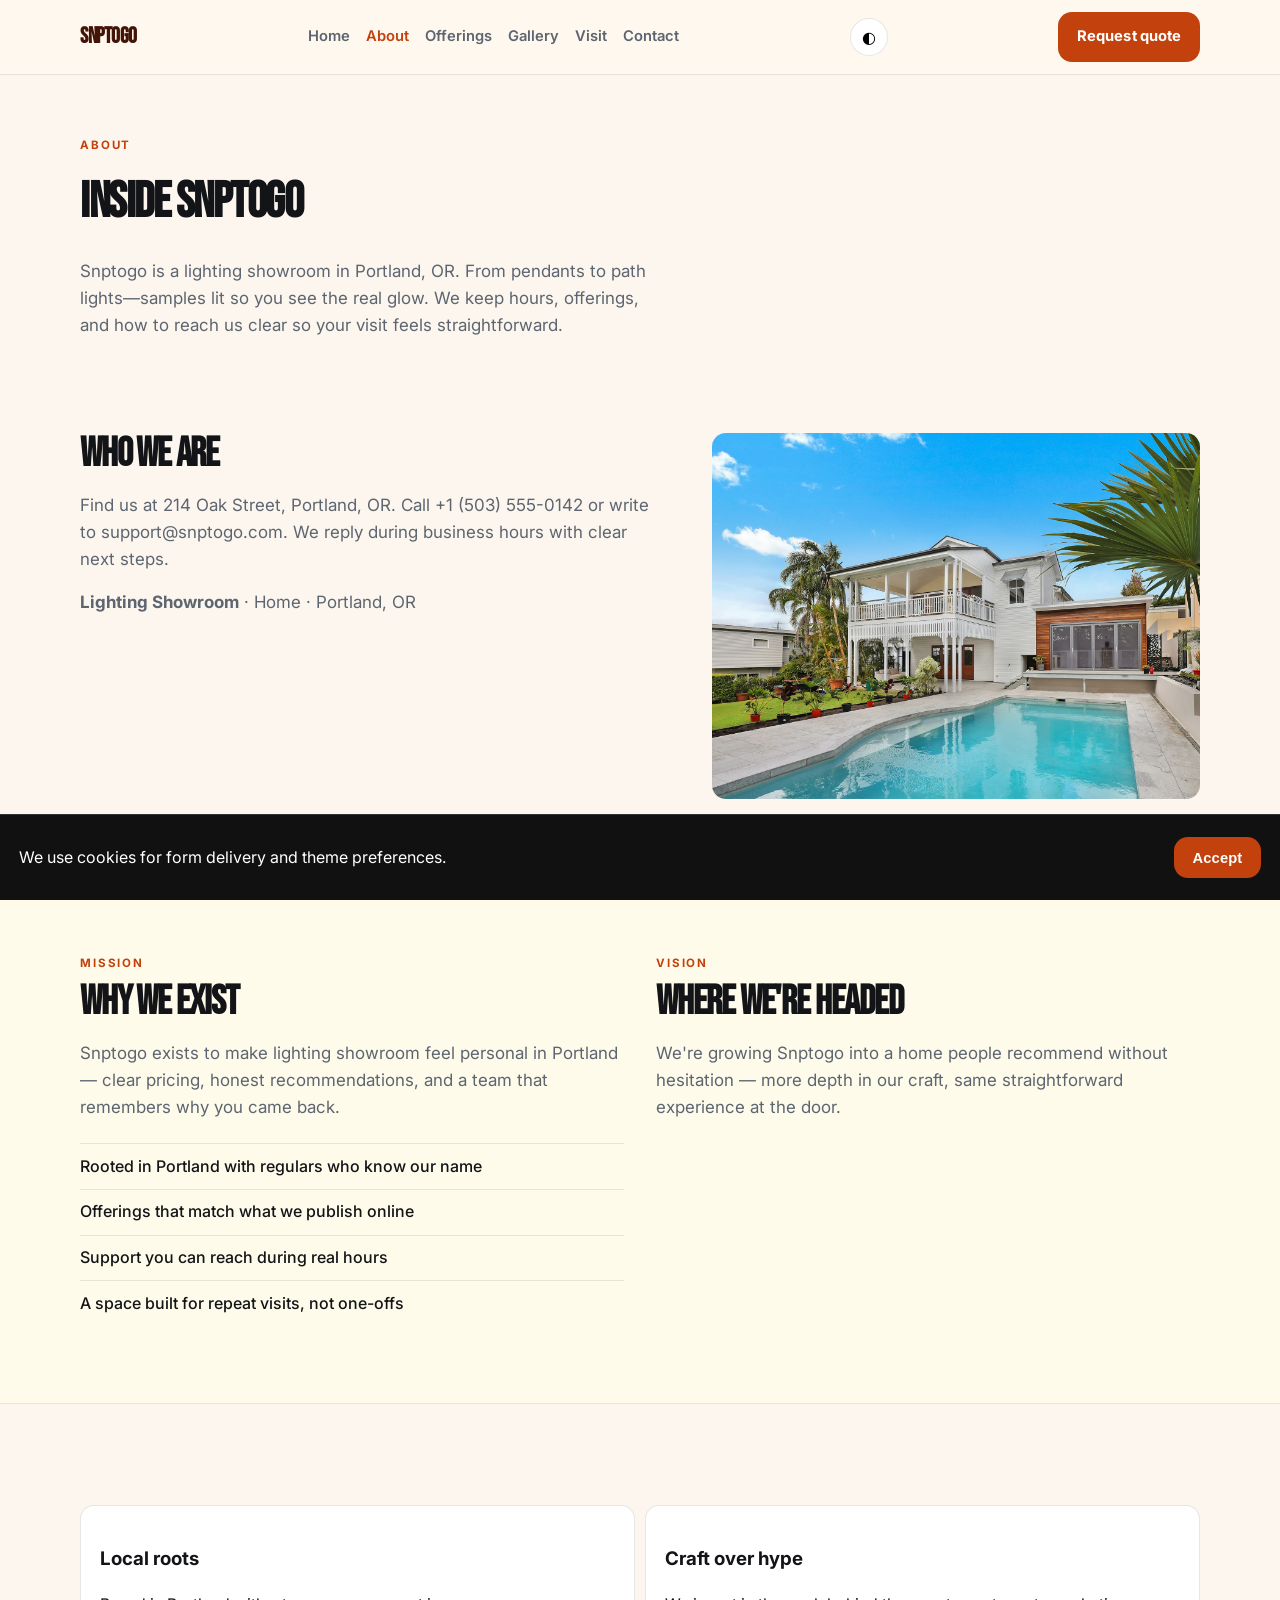
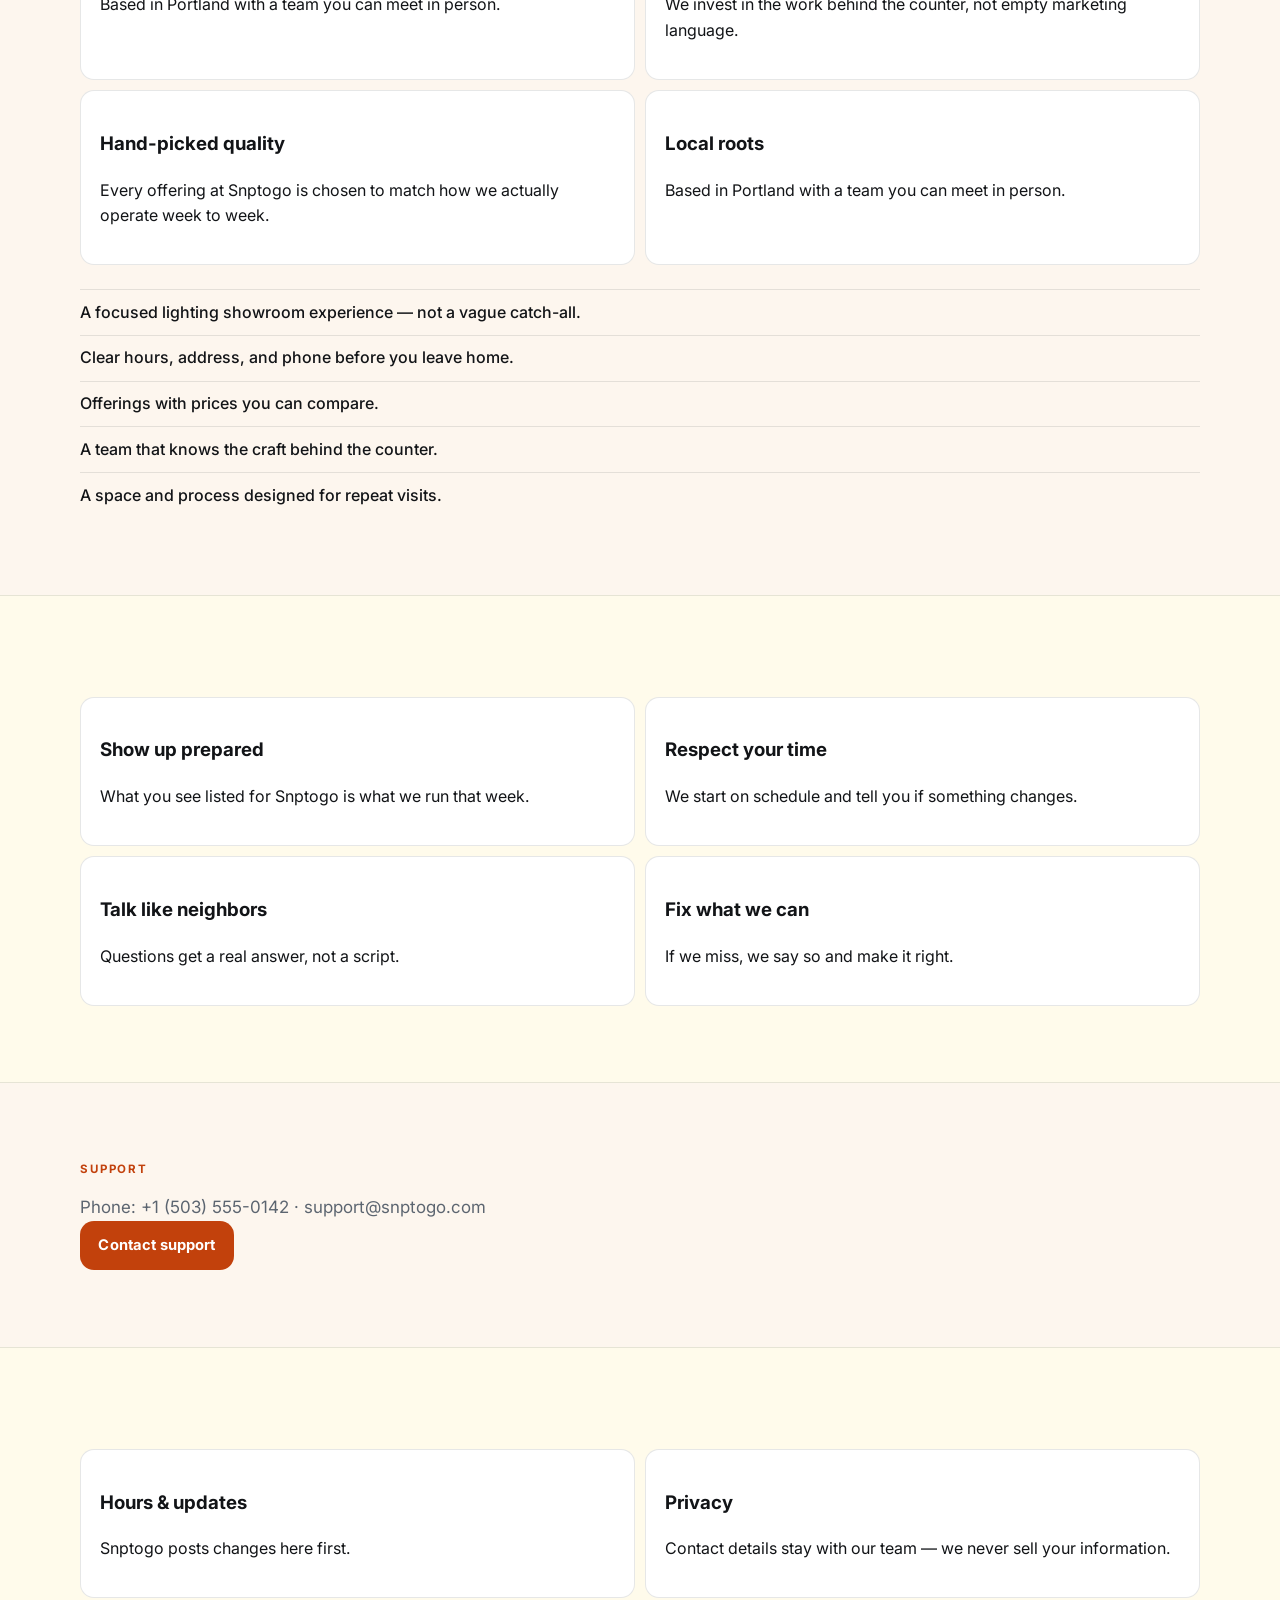
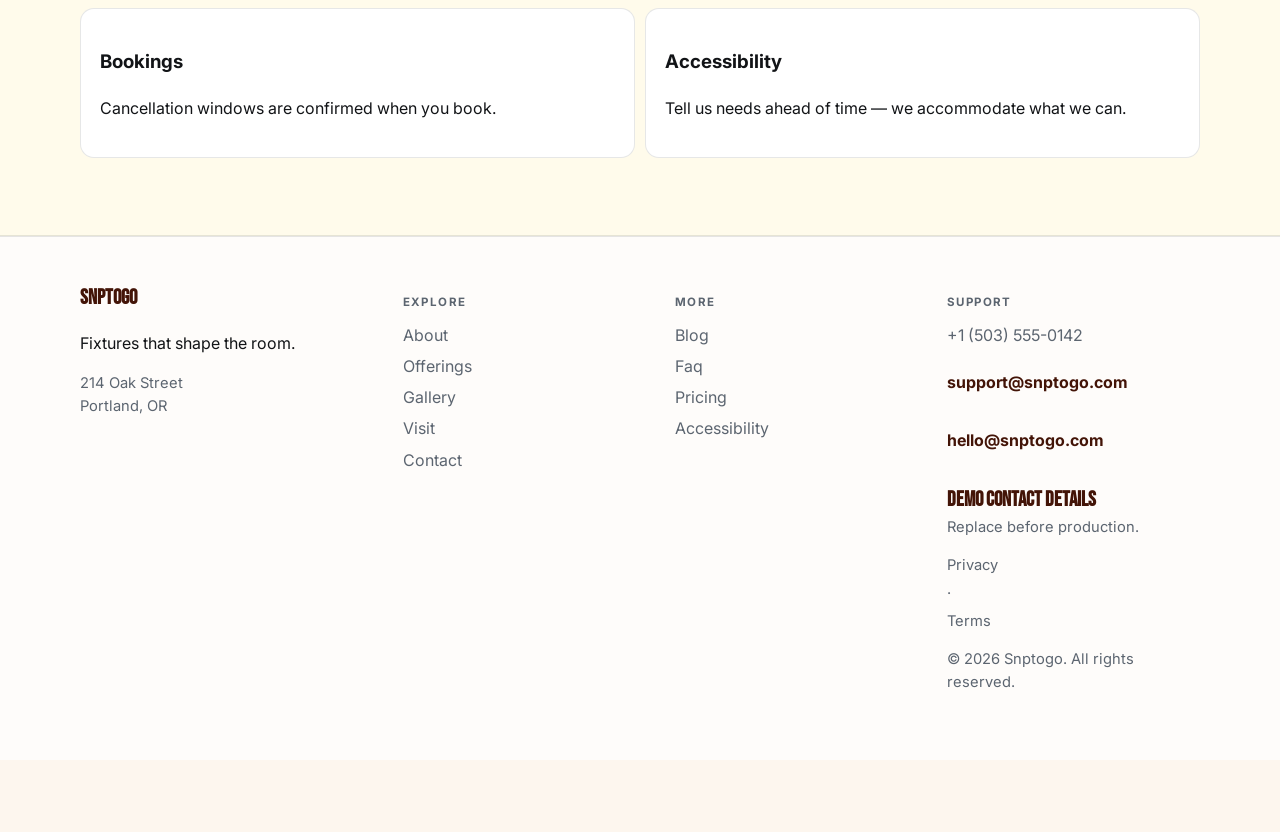
==== commit 551e0512: "Improve website (warm)" ====
--- a/about.html
+++ b/about.html
@@ -15,14 +15,14 @@
   <meta name="twitter:image" content="assets/img-1.jpg" />
   <meta property="og:url" content="https://snptogo.github.io" />
   <script type="application/ld+json">{"@context": "https://schema.org", "@type": "LocalBusiness", "name": "Snptogo", "description": "Fixtures that shape the room.", "url": "https://snptogo.github.io", "image": "assets/img-1.jpg"}</script>
-<script type="application/ld+json">{"@context": "https://schema.org", "@type": "FAQPage", "mainEntity": [{"@type": "Question", "name": "Where are you?", "acceptedAnswer": {"@type": "Answer", "text": "214 Oak Street, Portland, OR. See the map on Visit."}}, {"@type": "Question", "name": "How do I reach support?", "acceptedAnswer": {"@type": "Answer", "text": "Use the Contact form or email support@snptogo.com. We reply during open hours."}}, {"@type": "Question", "name": "How do I book?", "acceptedAnswer": {"@type": "Answer", "text": "Send a message on Contact, email bookings@snptogo.com, or call +1 (503) 555-0142."}}, {"@type": "Question", "name": "Are prices current?", "acceptedAnswer": {"@type": "Answer", "text": "Listed prices are current and may shift with seasons — we update this site when they do."}}, {"@type": "Question", "name": "Do you take groups?", "acceptedAnswer": {"@type": "Answer", "text": "Yes for many bookings — tell us the size and date and we'll confirm what Snptogo can host."}}, {"@type": "Question", "name": "What should I bring?", "acceptedAnswer": {"@type": "Answer", "text": "Just yourself (and any notes on allergies, sizes, or preferences). We'll handle the rest."}}, {"@type": "Question", "name": "Where can I read updates?", "acceptedAnswer": {"@type": "Answer", "text": "Blog and Journal pages publish changes before social media."}}, {"@type": "Question", "name": "How do I join the team?", "acceptedAnswer": {"@type": "Answer", "text": "Open roles are listed on Careers — we reply to every application."}}, {"@type": "Question", "name": "Is the space accessible?", "acceptedAnswer": {"@type": "Answer", "text": "See our Accessibility page for entrance, seating and restroom notes."}}, {"@type": "Question", "name": "Can I book for someone else?", "acceptedAnswer": {"@type": "Answer", "text": "Yes — include their name and preferences in the contact form."}}, {"@type": "Question", "name": "Is parking available?", "acceptedAnswer": {"@type": "Answer", "text": "See Locations for the branch closest to you in Portland."}}]}</script>
+<script type="application/ld+json">{"@context": "https://schema.org", "@type": "FAQPage", "mainEntity": [{"@type": "Question", "name": "Where are you?", "acceptedAnswer": {"@type": "Answer", "text": "214 Oak Street, Portland, OR. See the map on Visit."}}, {"@type": "Question", "name": "How do I reach support?", "acceptedAnswer": {"@type": "Answer", "text": "Use the Contact form or email support@snptogo.com. We reply during open hours."}}, {"@type": "Question", "name": "How do I book?", "acceptedAnswer": {"@type": "Answer", "text": "Send a message on Contact, email bookings@snptogo.com, or call +1 (503) 555-0142."}}, {"@type": "Question", "name": "Are prices current?", "acceptedAnswer": {"@type": "Answer", "text": "Listed prices are current and may shift with seasons — we update this site when they do."}}, {"@type": "Question", "name": "Do you take groups?", "acceptedAnswer": {"@type": "Answer", "text": "Yes for many bookings — tell us the size and date and we'll confirm what Snptogo can host."}}, {"@type": "Question", "name": "What should I bring?", "acceptedAnswer": {"@type": "Answer", "text": "Just yourself (and any notes on allergies, sizes, or preferences). We'll handle the rest."}}, {"@type": "Question", "name": "Is parking available?", "acceptedAnswer": {"@type": "Answer", "text": "See Locations for the branch closest to you in Portland."}}, {"@type": "Question", "name": "Where can I read updates?", "acceptedAnswer": {"@type": "Answer", "text": "Blog and Journal pages publish changes before social media."}}, {"@type": "Question", "name": "How do I join the team?", "acceptedAnswer": {"@type": "Answer", "text": "Open roles are listed on Careers — we reply to every application."}}, {"@type": "Question", "name": "Is the space accessible?", "acceptedAnswer": {"@type": "Answer", "text": "See our Accessibility page for entrance, seating and restroom notes."}}, {"@type": "Question", "name": "Can I book for someone else?", "acceptedAnswer": {"@type": "Answer", "text": "Yes — include their name and preferences in the contact form."}}]}</script>
 <script type="application/ld+json">{"@context": "https://schema.org", "@type": "WebSite", "name": "Snptogo", "url": "https://snptogo.github.io", "description": "Fixtures that shape the room."}</script>
   <link rel="alternate" hreflang="en" href="index.html" />
   <link rel="alternate" hreflang="x-default" href="index.html" />
   <meta name="theme-color" content="#111111" />
   <link rel="preconnect" href="https://fonts.googleapis.com" />
   <link rel="preconnect" href="https://fonts.gstatic.com" crossorigin />
-  <link href="https://fonts.googleapis.com/css2?family=Cormorant+Garamond:wght@600;700&family=Source+Sans+3:wght@400;500;600;700&display=swap" rel="stylesheet" />
+  <link href="https://fonts.googleapis.com/css2?family=Bebas+Neue&family=Inter:wght@400;500;600;700&display=swap" rel="stylesheet" />
   <link rel="stylesheet" href="styles.css" />
   <link rel="icon" href="favicon.svg" type="image/svg+xml" />
 </head>
@@ -50,14 +50,14 @@
       <img class="solo" src="assets/img-4.jpg" alt="Snptogo" />
     </div></section>
     <section class="block tint"><div class="shell two-col">
-      <article><p class="eyebrow">Mission</p><h2>Our promise</h2><p class="lead">At Snptogo, great lighting showroom shouldn't require guesswork. We publish hours, prices, and policies so your visit starts with confidence.</p>
-      <ul class="checks"><li>Transparent menus and service lists</li><li>Staff who explain options without pressure</li><li>Quality that holds up visit after visit</li><li>Follow-through when something needs fixing</li></ul></article>
-      <article><p class="eyebrow">Vision</p><h2>The long view</h2><p class="lead">Become the lighting showroom benchmark in Portland — known for craft, accessibility, and a brand identity that feels unmistakably Snptogo.</p></article>
+      <article><p class="eyebrow">Mission</p><h2>Why we exist</h2><p class="lead">Snptogo exists to make lighting showroom feel personal in Portland — clear pricing, honest recommendations, and a team that remembers why you came back.</p>
+      <ul class="checks"><li>Rooted in Portland with regulars who know our name</li><li>Offerings that match what we publish online</li><li>Support you can reach during real hours</li><li>A space built for repeat visits, not one-offs</li></ul></article>
+      <article><p class="eyebrow">Vision</p><h2>Where we're headed</h2><p class="lead">We're growing Snptogo into a home people recommend without hesitation — more depth in our craft, same straightforward experience at the door.</p></article>
     </div></section>
-    <section class="block"><div class="shell"><div class="value-grid"><article><h3>Built to return</h3><p>Whether it&#x27;s your first visit or your fiftieth, Snptogo stays consistent.</p></article>
-<article><h3>Guest-first fixes</h3><p>If something misses, we own it and make it right during support hours.</p></article>
-<article><h3>Clear communication</h3><p>Hours, pricing, and policies live on this site — no surprises at the counter.</p></article>
-<article><h3>Built to return</h3><p>Whether it&#x27;s your first visit or your fiftieth, Snptogo stays consistent.</p></article></div><ul class="checks" style="margin-top:1.5rem"><li>A focused lighting showroom experience — not a vague catch-all.</li>
+    <section class="block"><div class="shell"><div class="value-grid"><article><h3>Local roots</h3><p>Based in Portland with a team you can meet in person.</p></article>
+<article><h3>Craft over hype</h3><p>We invest in the work behind the counter, not empty marketing language.</p></article>
+<article><h3>Hand-picked quality</h3><p>Every offering at Snptogo is chosen to match how we actually operate week to week.</p></article>
+<article><h3>Local roots</h3><p>Based in Portland with a team you can meet in person.</p></article></div><ul class="checks" style="margin-top:1.5rem"><li>A focused lighting showroom experience — not a vague catch-all.</li>
 <li>Clear hours, address, and phone before you leave home.</li>
 <li>Offerings with prices you can compare.</li>
 <li>A team that knows the craft behind the counter.</li>
--- a/styles.css
+++ b/styles.css
@@ -1,10 +1,10 @@
 
 :root {
-  --ink:#121417; --muted:#5c6570; --paper:#f0fdf4;
-  --accent:#15803d; --deep:#14532d; --line:rgba(18,20,23,.10);
-  --display:"Cormorant Garamond",Georgia,"Times New Roman",serif;
-  --body:"Source Sans 3","Segoe UI",sans-serif; --shell:1120px;
-  --radius:18px;
+  --ink:#121417; --muted:#5c6570; --paper:#fff7ed;
+  --accent:#c2410c; --deep:#431407; --line:rgba(18,20,23,.10);
+  --display:"Bebas Neue",Georgia,"Times New Roman",serif;
+  --body:"Inter","Segoe UI",sans-serif; --shell:1120px;
+  --radius:14px;
 }
 *{box-sizing:border-box} html{scroll-behavior:smooth}
 body{margin:0;font-family:var(--body);color:var(--ink);background:var(--paper);line-height:1.6;padding-bottom:72px;-webkit-font-smoothing:antialiased}
@@ -29,7 +29,7 @@
 .cta,.btn.solid{background:var(--accent);color:#fff}
 .btn.line{border:1px solid rgba(255,255,255,.55);color:#fff;background:transparent}
 .btn.quiet{border:1px solid var(--line);background:#fff;color:var(--ink)}
-.hero{position:relative;min-height:85vh;display:grid;align-items:end;color:#fff;overflow:hidden}
+.hero{position:relative;min-height:86vh;display:grid;align-items:end;color:#fff;overflow:hidden}
 .hero-bg{position:absolute;inset:0;background-size:cover;background-position:center center;background-repeat:no-repeat}
 .hero-shade{position:absolute;inset:0;background:linear-gradient(115deg,rgba(10,12,16,.72),rgba(10,12,16,.18))}
 .hero-photo img{width:100%;aspect-ratio:16/9;object-fit:cover;object-position:center;display:block;max-height:min(78vh,900px)}
@@ -162,26 +162,11 @@
   .promo{flex-direction:column;align-items:flex-start}
 }
 
-.promo{background:#dcfce7;border-color:#86efac}
-.item.soft{background:#ecfdf5}
-
-
-.hero.band-hero{min-height:68vh}
-.hero.band-hero .hero-copy{max-width:920px}
-.hero.band-hero h1{max-width:20ch}
-.mosaic.bento{grid-template-columns:repeat(4,1fr);grid-template-rows:repeat(2,200px)}
-.mosaic.bento img{height:100%}
-.mosaic.bento img:nth-child(1){grid-column:span 2;grid-row:span 2}
-.gallery-bento{display:grid;grid-template-columns:repeat(12,1fr);gap:.75rem}
-.gallery-bento figure{margin:0}
-.gallery-bento img{width:100%;height:220px;object-fit:cover;border-radius:var(--radius)}
-.gallery-bento figure:nth-child(1){grid-column:span 7}
-.gallery-bento figure:nth-child(2){grid-column:span 5}
-.gallery-bento figure:nth-child(3){grid-column:span 4}
-.gallery-bento figure:nth-child(4){grid-column:span 4}
-.gallery-bento figure:nth-child(5){grid-column:span 4}
-.gallery-bento figure:nth-child(6){grid-column:span 6}
-.gallery-bento figure:nth-child(7){grid-column:span 6}
+.promo{background:#ffedd5;border-color:#fdba74}
+.block.tint{background:#fffbeb}
+
+
+body{background:color-mix(in srgb,var(--paper) 94%,#dbeafe)}.block .shell{max-width:1240px}.stats-row,.value-grid,.menu-grid{gap:.65rem}.item,.card,.stat,blockquote{box-shadow:0 8px 30px rgba(15,23,42,.06);border-radius:18px}.hero.minimal-hero{min-height:60vh}.compare-table{background:var(--paper);border-radius:18px;overflow:hidden}
 
 .prose-block .lead.wide{max-width:62ch}
 .journal-card,.journal-entry{background:#fff;border:1px solid var(--line);border-radius:var(--radius);padding:1.2rem}
